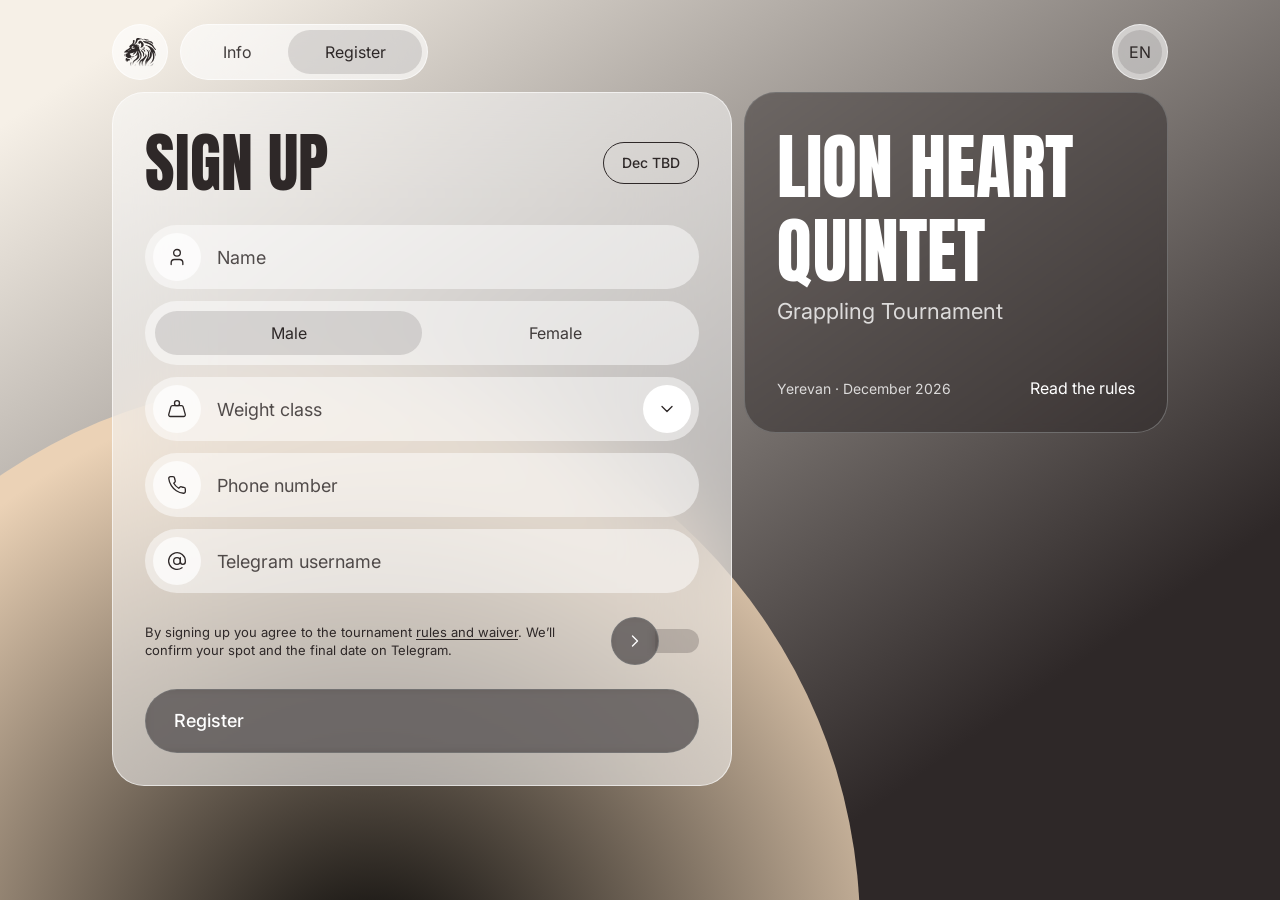
==== register.html @ b2a6f4cb "Add Lion Heart Quintet sign-up site Info page and sign-up form with EN, RU and AM text. Sign-ups go " ====
<!doctype html>
<html lang="en">
<head>
  <meta charset="utf-8">
  <meta name="viewport" content="width=device-width, initial-scale=1, viewport-fit=cover">
  <title>Sign up · Lion Heart Quintet</title>
  <meta name="description" content="Sign up for the Lion Heart Quintet grappling tournament in Yerevan, Armenia, December 2026.">
  <meta name="theme-color" content="#2E2828">
  <link rel="icon" href="assets/img/lion.svg" type="image/svg+xml">
  <link rel="preconnect" href="https://fonts.googleapis.com">
  <link rel="preconnect" href="https://fonts.gstatic.com" crossorigin>
  <link rel="stylesheet" href="https://fonts.googleapis.com/css2?family=Anton&family=Inter:wght@400;500&family=Oswald:wght@700&family=Noto+Sans+Armenian:wdth,wght@62.5..100,400..800&display=swap">
  <link rel="stylesheet" href="assets/css/styles.css">
  <script src="assets/js/config.js"></script>
  <script src="assets/js/i18n.js" defer></script>
  <script src="assets/js/app.js" defer></script>
</head>
<body>
  <div class="bg" aria-hidden="true"><div class="bg__circle"></div></div>

  <div class="shell">
    <header class="topbar">
      <a class="chip glass" href="index.html" aria-label="Lion Heart, home" data-i18n-aria="homeLabel">
        <img src="assets/img/lion.svg" alt="" width="32" height="29">
      </a>
      <nav class="menu glass" aria-label="Main">
        <span class="menu__pill" aria-hidden="true" data-menu-pill></span>
        <a class="menu__item" href="index.html" data-i18n="navInfo">Info</a>
        <a class="menu__item" href="register.html" aria-current="page" data-i18n="navRegister">Register</a>
      </nav>
      <div class="lang" data-lang>
        <button class="chip glass lang__button" type="button" aria-haspopup="true" aria-expanded="false" aria-label="Language" data-i18n-aria="languageLabel" data-lang-toggle>
          <span class="lang__current" data-lang-current>EN</span>
        </button>
        <div class="lang__panel" data-lang-panel hidden>
          <button class="lang__option" type="button" lang="en" data-lang-option="en">EN</button>
          <button class="lang__option" type="button" lang="ru" data-lang-option="ru">RU</button>
          <button class="lang__option" type="button" lang="hy" data-lang-option="hy">AM</button>
        </div>
      </div>
    </header>

    <main class="layout layout--form">
      <section class="pod pod--light pod--form" aria-labelledby="form-title">
        <form id="signup" class="form" novalidate>
          <div class="pod__title-row">
            <h1 id="form-title" class="display" data-i18n="signUp">SIGN UP</h1>
            <span class="pill" data-i18n="datePill">Dec TBD</span>
          </div>

          <!-- Spam trap: hidden from people, bots fill it in. -->
          <div class="trap" aria-hidden="true">
            <label>Leave this empty <input type="text" name="_gotcha" tabindex="-1" autocomplete="off"></label>
          </div>

          <div class="fields">
            <div class="group" data-field="name">
              <label class="field">
                <span class="field__icon" aria-hidden="true">
                  <svg viewBox="0 0 24 24"><path d="M19 21v-2a4 4 0 0 0-4-4H9a4 4 0 0 0-4 4v2"/><circle cx="12" cy="7" r="4"/></svg>
                </span>
                <span class="sr-only" data-i18n="name">Name</span>
                <input class="field__input" id="name" name="name" type="text" autocomplete="name" required placeholder="Name" data-i18n-ph="name" aria-describedby="name-error">
              </label>
              <p class="error" id="name-error" data-error hidden></p>
            </div>

            <fieldset class="toggle" data-toggle data-active="male">
              <legend class="sr-only" data-i18n="gender">Gender</legend>
              <span class="toggle__pill" aria-hidden="true"></span>
              <label class="toggle__item">
                <input class="sr-only" type="radio" name="gender" value="male" checked>
                <span data-i18n="male">Male</span>
              </label>
              <label class="toggle__item">
                <input class="sr-only" type="radio" name="gender" value="female">
                <span data-i18n="female">Female</span>
              </label>
            </fieldset>

            <div class="group select" data-field="weight" data-select>
              <button class="field select__button" id="weight-button" type="button" role="combobox" aria-haspopup="listbox" aria-expanded="false" aria-controls="weight-list" aria-describedby="weight-error">
                <span class="field__icon" aria-hidden="true">
                  <svg viewBox="0 0 24 24"><circle cx="12" cy="5" r="3"/><path d="M6.5 8a2 2 0 0 0-1.905 1.46L2.1 18.5A2 2 0 0 0 4 21h16a2 2 0 0 0 1.925-2.54L19.4 9.5A2 2 0 0 0 17.48 8Z"/></svg>
                </span>
                <span class="select__value" data-select-value data-i18n="weightClass">Weight class</span>
                <span class="field__action" aria-hidden="true">
                  <svg class="select__chevron" viewBox="0 0 24 24"><path d="m6 9 6 6 6-6"/></svg>
                </span>
              </button>
              <ul class="select__panel" id="weight-list" role="listbox" aria-labelledby="weight-button" tabindex="-1" data-select-panel hidden></ul>
              <input type="hidden" name="weight_class" id="weight">
              <p class="error" id="weight-error" data-error hidden></p>
            </div>

            <div class="group" data-field="phone">
              <label class="field">
                <span class="field__icon" aria-hidden="true">
                  <svg viewBox="0 0 24 24"><path d="M22 16.92v3a2 2 0 0 1-2.18 2 19.79 19.79 0 0 1-8.63-3.07 19.5 19.5 0 0 1-6-6 19.79 19.79 0 0 1-3.07-8.67A2 2 0 0 1 4.11 2h3a2 2 0 0 1 2 1.72 12.84 12.84 0 0 0 .7 2.81 2 2 0 0 1-.45 2.11L8.09 9.91a16 16 0 0 0 6 6l1.27-1.27a2 2 0 0 1 2.11-.45 12.84 12.84 0 0 0 2.81.7A2 2 0 0 1 22 16.92z"/></svg>
                </span>
                <span class="sr-only" data-i18n="phone">Phone number</span>
                <input class="field__input" id="phone" name="phone" type="tel" inputmode="tel" autocomplete="tel" required placeholder="Phone number" data-i18n-ph="phone" aria-describedby="phone-error">
              </label>
              <p class="error" id="phone-error" data-error hidden></p>
            </div>

            <div class="group" data-field="telegram">
              <label class="field">
                <span class="field__icon" aria-hidden="true">
                  <svg viewBox="0 0 24 24"><circle cx="12" cy="12" r="4"/><path d="M16 8v5a3 3 0 0 0 6 0v-1a10 10 0 1 0-4 8"/></svg>
                </span>
                <span class="sr-only" data-i18n="telegram">Telegram username</span>
                <input class="field__input" id="telegram" name="telegram" type="text" autocomplete="off" autocapitalize="none" autocorrect="off" spellcheck="false" required placeholder="Telegram username" data-i18n-ph="telegram" aria-describedby="telegram-error">
              </label>
              <p class="error" id="telegram-error" data-error hidden></p>
            </div>
          </div>

          <div class="group" data-field="consent">
            <div class="consent">
              <p class="small-print" id="consent-text">
                <span data-i18n="consentBefore">By signing up you agree to the tournament </span><a href="index.html#rules" data-i18n="consentLink">rules and waiver</a><span data-i18n="consentAfter">. We’ll confirm your spot and the final date on Telegram.</span>
              </p>
              <button class="slide" type="button" role="switch" aria-checked="false" aria-labelledby="consent-text" aria-describedby="consent-error" data-slide>
                <span class="slide__track" aria-hidden="true"></span>
                <span class="slide__fill" aria-hidden="true"></span>
                <span class="slide__thumb" aria-hidden="true">
                  <svg class="slide__arrow" viewBox="0 0 24 24"><path d="m9 18 6-6-6-6"/></svg>
                  <svg class="slide__check" viewBox="0 0 24 24"><path d="M20 6 9 17l-5-5"/></svg>
                </span>
              </button>
            </div>
            <p class="error" id="consent-error" data-error hidden></p>
          </div>

          <button class="button" type="submit" data-submit><span data-submit-label data-i18n="submit">Register</span></button>
          <p class="error error--form" data-form-error role="alert" hidden></p>
        </form>

        <div class="success" data-success tabindex="-1" hidden>
          <h1 class="display" data-i18n="successTitle">REQUEST RECEIVED</h1>
          <p class="success__text" data-i18n="successBody">Thanks for signing up. We’ll confirm your spot and the final date on Telegram.</p>
          <button class="button" type="button" data-reset><span data-i18n="successAgain">Register another fighter</span></button>
        </div>
      </section>

      <aside class="pod pod--dark pod--event" aria-label="Event">
        <div class="event__title">
          <p class="display display--event" lang="en">LION HEART QUINTET</p>
          <p class="event__type" data-i18n="eventType">Grappling Tournament</p>
        </div>
        <div class="event__foot">
          <p class="event__meta" data-i18n="eventMeta">Yerevan · December 2026</p>
          <a class="event__link" href="index.html" data-i18n="readRules">Read the rules</a>
        </div>
      </aside>
    </main>
  </div>
</body>
</html>
---- assets/css/styles.css ----
/* Lion Heart Quintet. Values come from the Figma frames on the "lionheart form" page. */

:root {
  --ink: #2e2828;
  --ink-rgb: 46, 40, 40;
  --error: #9e221b;
  --gap: 12px;

  /* Dark glass on the light pods. Stronger than the 0.49 dark pods, which sit on a
     darker background, so white text stays readable here. */
  --glass-dark: rgba(var(--ink-rgb), 0.64);
  --glass-dark-border: rgba(119, 118, 118, 0.85);

  /* Bounce used by every control */
  --spring: cubic-bezier(0.34, 1.56, 0.64, 1);
  --spring-time: 0.55s;

  /* Page background */
  --bg-from: #f6f0e7;
  --bg-to: #2e2828;
  --circle-center: #000000;
  --circle-edge: #ebd2b6;

  --font-body: "Inter", system-ui, -apple-system, "Segoe UI", "Noto Sans Armenian", sans-serif;
  --font-display: "Anton", "Oswald", "Noto Sans Armenian", Impact, sans-serif;
}

/* Alternate look from the Figma tests. Turn on in assets/js/config.js. */
:root[data-theme="orange"] {
  --bg-from: #2e2828;
  --bg-to: #2c2a76;
  --circle-center: #dd9e11;
  --circle-edge: #b8700a;
}

@supports (transition-timing-function: linear(0, 1)) {
  :root {
    --spring: linear(0, 0.009, 0.035 2.1%, 0.141, 0.281 6.7%, 0.723 12.9%, 0.938 16.7%, 1.017, 1.077, 1.121, 1.149 24.3%, 1.159, 1.163, 1.161, 1.154 29.9%, 1.129 32.8%, 1.051 39.6%, 1.017 43.1%, 0.991, 0.977 51%, 0.974 53.8%, 0.975 57.1%, 0.997 69.8%, 1.003 76.9%, 1.004 83.8%, 1);
  }
}

@view-transition { navigation: auto; }

*, *::before, *::after { box-sizing: border-box; }
[hidden] { display: none !important; }

html { -webkit-text-size-adjust: 100%; }

body {
  margin: 0;
  min-height: 100vh;
  min-height: 100dvh;
  color: var(--ink);
  background: var(--bg-to);
  font-family: var(--font-body);
  font-size: 16px;
  line-height: 1.5;
  -webkit-font-smoothing: antialiased;
}

h1, h2, h3, p, ul, dl, dd, fieldset, legend { margin: 0; padding: 0; }
fieldset { border: 0; min-width: 0; }
ul { list-style: none; }
a { color: inherit; }
button, input { font: inherit; color: inherit; }
button { background: none; border: 0; padding: 0; cursor: pointer; }

svg {
  display: block;
  width: 20px;
  height: 20px;
  fill: none;
  stroke: currentColor;
  stroke-width: 1.6;
  stroke-linecap: round;
  stroke-linejoin: round;
}

:focus-visible { outline: 2px solid var(--ink); outline-offset: 2px; }
.pod--dark :focus-visible { outline-color: #fff; }

.sr-only {
  position: absolute;
  width: 1px;
  height: 1px;
  margin: -1px;
  padding: 0;
  overflow: hidden;
  clip-path: inset(50%);
  white-space: nowrap;
  border: 0;
}

.trap { position: absolute; left: -9999px; width: 1px; height: 1px; overflow: hidden; }

/* ---------- Background ---------- */

.bg {
  position: fixed;
  inset: 0;
  z-index: -1;
  overflow: hidden;
  background: linear-gradient(to bottom right, var(--bg-from) 7%, var(--bg-to) 79%);
}

.bg__circle {
  position: absolute;
  left: -200px;
  bottom: -228px;
  width: 600px;
  height: 600px;
  border-radius: 50%;
  background: radial-gradient(55.6% 55.6% at 55.6% 55.6%, var(--circle-center) 0%, var(--circle-edge) 100%);
}

/* ---------- Page shell ---------- */

.shell {
  width: 100%;
  max-width: 520px;
  margin: 0 auto;
  padding: max(16px, env(safe-area-inset-top)) max(16px, env(safe-area-inset-right)) max(16px, env(safe-area-inset-bottom)) max(16px, env(safe-area-inset-left));
}

.layout {
  display: grid;
  grid-template-columns: minmax(0, 1fr);
  gap: var(--gap);
  margin-top: var(--gap);
}

/* ---------- Glass ---------- */

.glass {
  background: rgba(255, 255, 255, 0.62);
  border: 1px solid rgba(255, 255, 255, 0.6);
  -webkit-backdrop-filter: blur(48px);
  backdrop-filter: blur(48px);
}

.pod {
  min-width: 0;
  border-radius: 32px;
}

.pod--light {
  position: relative;
  z-index: 2; /* The weight class list may float over the pod below. */
  padding: 28px 24px;
  background: rgba(255, 255, 255, 0.52);
  border: 1px solid rgba(255, 255, 255, 0.6);
  -webkit-backdrop-filter: blur(48px);
  backdrop-filter: blur(48px);
}

.pod--dark {
  padding: 24px;
  color: #fff;
  background: rgba(var(--ink-rgb), 0.49);
  border: 1px solid rgba(119, 118, 118, 0.85);
  -webkit-backdrop-filter: blur(4px);
  backdrop-filter: blur(4px);
}

.pod--cheat {
  padding: 24px;
  background: rgba(255, 255, 255, 0.83);
  -webkit-backdrop-filter: blur(4px);
  backdrop-filter: blur(4px);
}

/* ---------- Type ---------- */

.display {
  font-family: var(--font-display);
  font-weight: 400;
  font-size: 48px;
  line-height: 60px;
  text-wrap: balance;
}

.display:lang(ru) { font-family: "Oswald", "Anton", Impact, sans-serif; font-weight: 700; }
.display:lang(hy) { font-family: "Noto Sans Armenian", "Anton", sans-serif; font-weight: 800; font-stretch: 62.5%; }

.display--section { font-size: 40px; line-height: 48px; margin-bottom: 20px; }
.display--event { font-size: 40px; line-height: 48px; }

/* ---------- Top bar ---------- */

.topbar {
  position: relative;
  z-index: 5; /* The language list floats over the page. */
  display: flex;
  align-items: center;
  gap: var(--gap);
}

.chip {
  flex: none;
  display: grid;
  place-items: center;
  width: 56px;
  height: 56px;
  border-radius: 50%;
}

.chip img { display: block; }

.menu {
  position: relative;
  flex: 1;
  min-width: 0;
  display: flex;
  height: 56px;
  padding: 5px;
  border-radius: 28px;
}

.menu__pill {
  position: absolute;
  top: 5px;
  bottom: 5px;
  left: 0;
  width: var(--pill-width, 0);
  border-radius: 22px;
  background: rgba(var(--ink-rgb), 0.14);
  transform: translateX(var(--pill-x, 0));
  transition: transform var(--spring-time) var(--spring), width var(--spring-time) var(--spring);
}

.menu__pill.no-motion { transition: none; }

.menu__item {
  position: relative;
  flex: 1 1 auto;
  display: grid;
  place-items: center;
  padding: 0 12px;
  border-radius: 22px;
  color: rgba(var(--ink-rgb), 0.9);
  text-decoration: none;
  white-space: nowrap;
  transition: transform var(--spring-time) var(--spring);
}

.menu__item[aria-current="page"], .menu__item.is-target { color: var(--ink); }

.lang { position: relative; flex: none; }

.lang__current {
  display: grid;
  place-items: center;
  width: 44px;
  height: 44px;
  border-radius: 50%;
  background: rgba(var(--ink-rgb), 0.14);
}

.lang__panel {
  position: absolute;
  top: calc(100% + 6px);
  right: 0;
  width: 56px;
  display: grid;
  gap: 4px;
  padding: 5px;
  border-radius: 28px;
  background: #fff;
  border: 1px solid rgba(255, 255, 255, 0.6);
  box-shadow: 0 12px 32px rgba(var(--ink-rgb), 0.18);
}

.lang__option {
  width: 44px;
  height: 44px;
  border-radius: 50%;
  color: rgba(var(--ink-rgb), 0.9);
}

.lang__option:hover { background: rgba(var(--ink-rgb), 0.07); }
.lang__option[aria-current="true"] { background: rgba(var(--ink-rgb), 0.14); color: var(--ink); }

/* ---------- Form ---------- */

.form, .pod--info, .success { display: grid; gap: 24px; }
.pod--info .button--info { display: none; }

.pod__title-row {
  display: flex;
  flex-wrap: wrap;
  align-items: center;
  justify-content: space-between;
  gap: 8px 12px;
}

.pill {
  flex: none;
  padding: 10px 18px;
  border: 1px solid var(--ink);
  border-radius: 999px;
  font-size: 14px;
  font-weight: 500;
  line-height: 20px;
}

.fields, .rows { display: grid; gap: var(--gap); }
.group { position: relative; min-width: 0; }

.field {
  width: 100%;
  min-height: 64px;
  display: flex;
  align-items: center;
  gap: 16px;
  padding: 8px;
  border-radius: 32px;
  background: rgba(255, 255, 255, 0.5);
  text-align: left;
  text-decoration: none;
}

label.field { cursor: text; }

.field:focus-within:not(.select__button) { outline: 2px solid var(--ink); outline-offset: 2px; }

.group.is-invalid .field,
.group.is-invalid .slide { outline: 2px solid var(--error); outline-offset: 2px; }

.field__icon, .field__action {
  flex: none;
  display: grid;
  place-items: center;
  width: 48px;
  height: 48px;
  border-radius: 50%;
}

.field__icon { background: rgba(255, 255, 255, 0.7); }
.field__action { background: #fff; }

.field__input {
  flex: 1;
  min-width: 0;
  height: 48px;
  padding: 0 16px 0 0;
  border: 0;
  outline: 0;
  background: transparent;
  font-size: 18px;
}

.field__input::placeholder { color: var(--ink); opacity: 0.82; }

.error {
  margin: 6px 0 0 20px;
  color: var(--error);
  font-size: 13px;
  font-weight: 500;
  line-height: 18px;
}

.error--form {
  margin: -12px 0 0;
  text-align: center;
}

/* Gender */
.toggle {
  position: relative;
  display: flex;
  min-height: 64px;
  padding: 10px;
  border-radius: 32px;
  background: rgba(255, 255, 255, 0.5);
}

.toggle__pill {
  position: absolute;
  top: 10px;
  left: 10px;
  width: calc(50% - 10px);
  height: 44px;
  border-radius: 22px;
  background: rgba(var(--ink-rgb), 0.14);
  transition: transform var(--spring-time) var(--spring);
}

.toggle[data-active="female"] .toggle__pill { transform: translateX(100%); }

.toggle__item { position: relative; flex: 1; min-width: 0; cursor: pointer; }

.toggle__item span {
  display: grid;
  place-items: center;
  height: 44px;
  border-radius: 22px;
  color: rgba(var(--ink-rgb), 0.9);
  transition: transform var(--spring-time) var(--spring);
}

.toggle__item input:checked + span { color: var(--ink); }
.toggle__item input:focus-visible + span { outline: 2px solid var(--ink); outline-offset: 2px; }

/* Weight class */
.select__value {
  flex: 1;
  min-width: 0;
  font-size: 18px;
  white-space: nowrap;
  overflow: hidden;
  text-overflow: ellipsis;
}

.select__value:not(.has-value) { opacity: 0.82; }
.select__value:lang(ru) { font-size: 16px; }
.select__value.has-value { font-weight: 500; }
.select__chevron { transition: transform var(--spring-time) var(--spring); }
.select__button[aria-expanded="true"] .select__chevron { transform: rotate(180deg); }

.select__panel {
  position: absolute;
  z-index: 10;
  top: 70px;
  left: 0;
  right: 0;
  padding: 8px;
  border-radius: 32px;
  background: #fff;
  border: 1px solid rgba(255, 255, 255, 0.6);
  box-shadow: 0 12px 32px rgba(var(--ink-rgb), 0.18);
}

.select__panel:focus { outline: 0; }

.select__option {
  display: flex;
  align-items: center;
  height: 48px;
  padding: 0 16px;
  border-radius: 24px;
  font-weight: 500;
  cursor: pointer;
}

.select__option:hover, .select__option.is-active { background: rgba(var(--ink-rgb), 0.07); }
.select__option[aria-selected="true"] { background: rgba(var(--ink-rgb), 0.14); }

/* Consent */
.consent {
  display: flex;
  align-items: center;
  gap: 16px;
}

.small-print {
  flex: 1;
  min-width: 0;
  font-size: 13px;
  line-height: 18px;
}

.small-print a { text-underline-offset: 2px; }

.slide {
  --travel: 40px;
  position: relative;
  flex: none;
  width: 88px;
  height: 48px;
  border-radius: 24px;
  touch-action: pan-y;
  user-select: none;
  -webkit-user-select: none;
  cursor: grab;
}

.slide:active { cursor: grabbing; }

/* The circle is see-through, so neither bar may run behind it: the track is what's
   left to slide and the fill is what's done, and they meet at the circle's edges. */
.slide__track, .slide__fill {
  position: absolute;
  top: 12px;
  height: 24px;
  transition: left var(--spring-time) var(--spring), width var(--spring-time) var(--spring);
}

.slide__track {
  right: 0;
  left: calc(var(--slide-x, 0px) * 1.1 + 44px);
  border-radius: 0 12px 12px 0;
  background: rgba(var(--ink-rgb), 0.22);
}

.slide__fill {
  left: 0;
  width: calc(var(--slide-x, 0px) * 1.1);
  border-radius: 12px 0 0 12px;
  background: var(--glass-dark);
}

.slide.is-dragging .slide__track, .slide.is-dragging .slide__fill { transition: none; }

.slide__thumb {
  position: absolute;
  top: 0;
  left: 0;
  width: 48px;
  height: 48px;
  display: grid;
  place-items: center;
  border-radius: 50%;
  color: #fff;
  background: var(--glass-dark);
  border: 1px solid var(--glass-dark-border);
  -webkit-backdrop-filter: blur(4px);
  backdrop-filter: blur(4px);
  transform: translateX(var(--slide-x, 0px));
  transition: transform var(--spring-time) var(--spring);
}

.slide.is-dragging .slide__thumb { transition: none; }

.slide[aria-checked="true"] { --slide-x: var(--travel); }

.slide__arrow, .slide__check { grid-area: 1 / 1; }
.slide__check { visibility: hidden; }
.slide[aria-checked="true"] .slide__check { visibility: visible; }
.slide[aria-checked="true"] .slide__arrow { visibility: hidden; }

/* Button */
.button {
  width: 100%;
  min-height: 64px;
  display: flex;
  align-items: center;
  padding: 8px 28px;
  border-radius: 32px;
  color: #fff;
  background: var(--glass-dark);
  border: 1px solid var(--glass-dark-border);
  -webkit-backdrop-filter: blur(4px);
  backdrop-filter: blur(4px);
  font-size: 18px;
  font-weight: 500;
  line-height: 24px;
  text-align: left;
  text-decoration: none;
  transition: opacity 0.15s ease, transform var(--spring-time) var(--spring);
}

.button:hover { opacity: 0.9; }
.button[disabled] { opacity: 0.6; cursor: progress; }

.success__text { font-size: 18px; line-height: 26px; }
.success:focus { outline: 0; }

/* ---------- Event pod ---------- */

.pod--event {
  display: flex;
  flex-direction: column;
  justify-content: space-between;
  gap: 24px;
  min-height: 196px;
  padding: 24px 28px;
}

.event__type { margin-top: 4px; font-size: 18px; line-height: 22px; color: rgba(255, 255, 255, 0.8); }

.event__foot {
  display: flex;
  flex-wrap: wrap;
  align-items: center;
  justify-content: space-between;
  gap: 4px 12px;
}

.event__meta { font-size: 14px; color: rgba(255, 255, 255, 0.8); }
.event__link { text-decoration: none; }
.event__link:hover { text-decoration: underline; text-underline-offset: 3px; }

/* ---------- Info ---------- */

.row__text { flex: 1; min-width: 0; }
.row__text dt { font-size: 13px; line-height: 16px; color: rgba(var(--ink-rgb), 0.82); }
.row__text dd { font-size: 18px; line-height: 22px; }
.row--link { transition: background-color 0.15s ease; }
.row--link:hover { background: rgba(255, 255, 255, 0.7); }

.bubbles { display: grid; grid-template-columns: minmax(0, 1fr); gap: var(--gap); }

.bubble {
  padding: 16px 20px;
  border-radius: 28px;
  background: rgba(255, 255, 255, 0.1);
}

.pod--cheat .bubble { background: rgba(255, 255, 255, 0.5); }

.bubble h3 {
  margin-bottom: 4px;
  font-size: 13px;
  font-weight: 500;
  line-height: 18px;
  color: rgba(255, 255, 255, 0.85);
}

.pod--cheat .bubble h3 { color: rgba(var(--ink-rgb), 0.82); }
.bubble p { line-height: 24px; white-space: pre-line; }

#rules { scroll-margin-top: 16px; }

/* ---------- Desktop ---------- */

@media (min-width: 1088px) {
  .shell {
    max-width: none;
    width: 1104px;
    padding: 24px;
  }

  .bg__circle {
    left: -240px;
    bottom: -580px;
    width: 1100px;
    height: 1100px;
  }

  .menu { flex: none; width: 248px; }
  .lang { margin-left: auto; }

  .display { font-size: 64px; line-height: 76px; }
  .display--section { font-size: 48px; line-height: 60px; margin-bottom: 20px; }
  .display--event { font-size: 72px; line-height: 84px; }

  .pod--light, .pod--dark, .pod--cheat { padding: 32px; }

  .layout--form {
    grid-template-columns: 620px minmax(0, 1fr);
    align-items: start;
  }

  .pod--event { min-height: 341px; }
  .event__type { font-size: 22px; line-height: 28px; }

  .layout--info { grid-template-columns: 392px minmax(0, 1fr); }
  .pod--cheat { grid-column: 1 / -1; }

  .pod--info {
    grid-template-rows: auto auto 1fr;
    align-content: start;
  }

  .pod--info .button--info { display: flex; align-self: end; }

  .bubbles--two { grid-template-columns: repeat(2, minmax(0, 1fr)); }
  .bubbles--three { grid-template-columns: repeat(3, minmax(0, 1fr)); }
}

/* ---------- Bounce ---------- */

/* Everything you can press squashes a little, then springs back. */
.chip, .lang__option, .select__option, .field__action, .slide, .row--link, .event__link {
  transition: transform var(--spring-time) var(--spring);
}

.chip:hover, .lang__option:hover, .field__action:hover { transform: scale(1.05); }
.select__button:hover .field__action, .row--link:hover .field__action { transform: scale(1.08); }

.chip:active, .lang__option:active { transform: scale(0.9); transition-duration: 0.1s; }
.menu__item:active { transform: scale(0.93); transition-duration: 0.1s; }
.toggle__item:active span { transform: scale(0.94); transition-duration: 0.1s; }
.button:active:not([disabled]) { transform: scale(0.97); transition-duration: 0.1s; }
.select__option:active { transform: scale(0.97); transition-duration: 0.1s; }
.select__button:active .field__action, .row--link:active .field__action { transform: scale(0.88); transition-duration: 0.1s; }
.row--link:active { transform: scale(0.985); transition-duration: 0.1s; }

.lang__panel:not([hidden]) { transform-origin: top right; animation: pop var(--spring-time) var(--spring) both; }
.select__panel:not([hidden]) { transform-origin: top center; animation: pop var(--spring-time) var(--spring) both; }

@keyframes pop {
  from { opacity: 0; transform: scale(0.88) translateY(-8px); }
  to { opacity: 1; transform: none; }
}

/* Reduce Motion: things still move so you can see what changed, but quickly and with no bounce. */
@media (prefers-reduced-motion: reduce) {
  :root { --spring: ease; --spring-time: 0.15s; }
  *, *::before, *::after { animation: none !important; }
  .chip:hover, .chip:active, .lang__option:hover, .lang__option:active, .field__action:hover,
  .select__button:hover .field__action, .row--link:hover .field__action,
  .select__button:active .field__action, .row--link:active .field__action,
  .menu__item:active, .toggle__item:active span, .button:active:not([disabled]),
  .select__option:active, .row--link:active { transform: none; }
  @view-transition { navigation: none; }
}
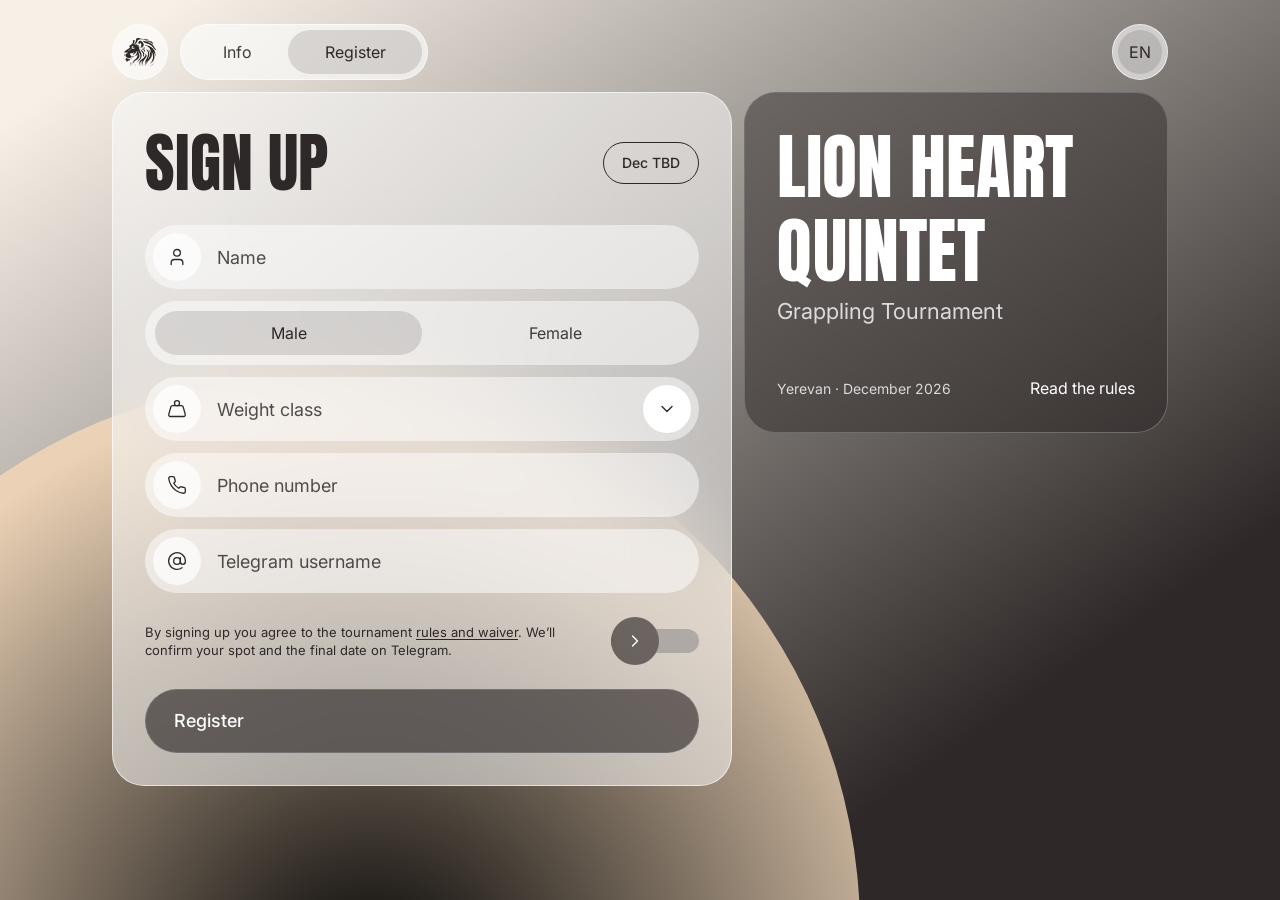
==== commit 28c9d9e9: "Keep the menu bounce and smooth the slide Switch pages by swapping the content, so the menu stays on" ====
--- a/register.html
+++ b/register.html
@@ -122,9 +122,11 @@
                 <span data-i18n="consentBefore">By signing up you agree to the tournament </span><a href="index.html#rules" data-i18n="consentLink">rules and waiver</a><span data-i18n="consentAfter">. We’ll confirm your spot and the final date on Telegram.</span>
               </p>
               <button class="slide" type="button" role="switch" aria-checked="false" aria-labelledby="consent-text" aria-describedby="consent-error" data-slide>
-                <span class="slide__track" aria-hidden="true"></span>
-                <span class="slide__fill" aria-hidden="true"></span>
-                <span class="slide__thumb" aria-hidden="true">
+                <span class="slide__shape" aria-hidden="true">
+                  <span class="slide__track"><span class="slide__fill"></span></span>
+                  <span class="slide__thumb"></span>
+                </span>
+                <span class="slide__icon" aria-hidden="true">
                   <svg class="slide__arrow" viewBox="0 0 24 24"><path d="m9 18 6-6-6-6"/></svg>
                   <svg class="slide__check" viewBox="0 0 24 24"><path d="M20 6 9 17l-5-5"/></svg>
                 </span>
--- a/assets/css/styles.css
+++ b/assets/css/styles.css
@@ -38,8 +38,6 @@
     --spring: linear(0, 0.009, 0.035 2.1%, 0.141, 0.281 6.7%, 0.723 12.9%, 0.938 16.7%, 1.017, 1.077, 1.121, 1.149 24.3%, 1.159, 1.163, 1.161, 1.154 29.9%, 1.129 32.8%, 1.051 39.6%, 1.017 43.1%, 0.991, 0.977 51%, 0.974 53.8%, 0.975 57.1%, 0.997 69.8%, 1.003 76.9%, 1.004 83.8%, 1);
   }
 }
-
-@view-transition { navigation: auto; }
 
 *, *::before, *::after { box-sizing: border-box; }
 [hidden] { display: none !important; }
@@ -476,50 +474,59 @@
 
 .slide:active { cursor: grabbing; }
 
-/* The circle is see-through, so neither bar may run behind it: the track is what's
-   left to slide and the fill is what's done, and they meet at the circle's edges. */
-.slide__track, .slide__fill {
+/* The bars and circle are solid inside one see-through group. Overlaps can't darken,
+   so there are no seams or stray shadows. Only transforms animate, so sliding never
+   triggers a layout. */
+.slide__shape {
+  position: absolute;
+  inset: 0;
+  opacity: 0.64;
+}
+
+.slide__track {
   position: absolute;
   top: 12px;
+  left: 0;
+  right: 0;
   height: 24px;
-  transition: left var(--spring-time) var(--spring), width var(--spring-time) var(--spring);
-}
-
-.slide__track {
-  right: 0;
-  left: calc(var(--slide-x, 0px) * 1.1 + 44px);
-  border-radius: 0 12px 12px 0;
-  background: rgba(var(--ink-rgb), 0.22);
-}
-
+  overflow: hidden;
+  border-radius: 12px;
+  background: rgb(151, 147, 147);
+}
+
+/* Its right edge always stays hidden under the circle. */
 .slide__fill {
-  left: 0;
-  width: calc(var(--slide-x, 0px) * 1.1);
-  border-radius: 12px 0 0 12px;
-  background: var(--glass-dark);
-}
-
-.slide.is-dragging .slide__track, .slide.is-dragging .slide__fill { transition: none; }
-
-.slide__thumb {
+  position: absolute;
+  inset: 0;
+  background: var(--ink);
+  transform: translateX(calc(var(--slide-x, 0px) - 64px));
+  transition: transform var(--spring-time) var(--spring);
+  will-change: transform;
+}
+
+.slide__thumb, .slide__icon {
   position: absolute;
   top: 0;
   left: 0;
   width: 48px;
   height: 48px;
+  border-radius: 50%;
+  transform: translateX(var(--slide-x, 0px));
+  transition: transform var(--spring-time) var(--spring);
+  will-change: transform;
+}
+
+.slide__thumb { background: var(--ink); }
+
+.slide__icon {
   display: grid;
   place-items: center;
-  border-radius: 50%;
   color: #fff;
-  background: var(--glass-dark);
-  border: 1px solid var(--glass-dark-border);
-  -webkit-backdrop-filter: blur(4px);
-  backdrop-filter: blur(4px);
-  transform: translateX(var(--slide-x, 0px));
-  transition: transform var(--spring-time) var(--spring);
-}
-
-.slide.is-dragging .slide__thumb { transition: none; }
+}
+
+.slide.is-dragging .slide__fill,
+.slide.is-dragging .slide__thumb,
+.slide.is-dragging .slide__icon { transition: none; }
 
 .slide[aria-checked="true"] { --slide-x: var(--travel); }
 
@@ -539,8 +546,6 @@
   color: #fff;
   background: var(--glass-dark);
   border: 1px solid var(--glass-dark-border);
-  -webkit-backdrop-filter: blur(4px);
-  backdrop-filter: blur(4px);
   font-size: 18px;
   font-weight: 500;
   line-height: 24px;
@@ -676,8 +681,20 @@
 .select__button:active .field__action, .row--link:active .field__action { transform: scale(0.88); transition-duration: 0.1s; }
 .row--link:active { transform: scale(0.985); transition-duration: 0.1s; }
 
-.lang__panel:not([hidden]) { transform-origin: top right; animation: pop var(--spring-time) var(--spring) both; }
-.select__panel:not([hidden]) { transform-origin: top center; animation: pop var(--spring-time) var(--spring) both; }
+.lang__panel:not([hidden]) { transform-origin: top right; animation: pop var(--spring-time) var(--spring) backwards; }
+.select__panel:not([hidden]) { transform-origin: top center; animation: pop var(--spring-time) var(--spring) backwards; }
+
+/* Each pod animates on its own: fading their parent would switch off their glass blur. */
+.layout.is-entering > .pod { animation: page-in 0.5s var(--spring) backwards; }
+.layout.is-entering > .pod:nth-child(2) { animation-delay: 0.04s; }
+.layout.is-entering > .pod:nth-child(3) { animation-delay: 0.08s; }
+
+@keyframes page-in {
+  from { opacity: 0; transform: translateY(14px) scale(0.985); }
+  to { opacity: 1; transform: none; }
+}
+
+h1:focus { outline: 0; }
 
 @keyframes pop {
   from { opacity: 0; transform: scale(0.88) translateY(-8px); }
@@ -693,5 +710,4 @@
   .select__button:active .field__action, .row--link:active .field__action,
   .menu__item:active, .toggle__item:active span, .button:active:not([disabled]),
   .select__option:active, .row--link:active { transform: none; }
-  @view-transition { navigation: none; }
-}
+}
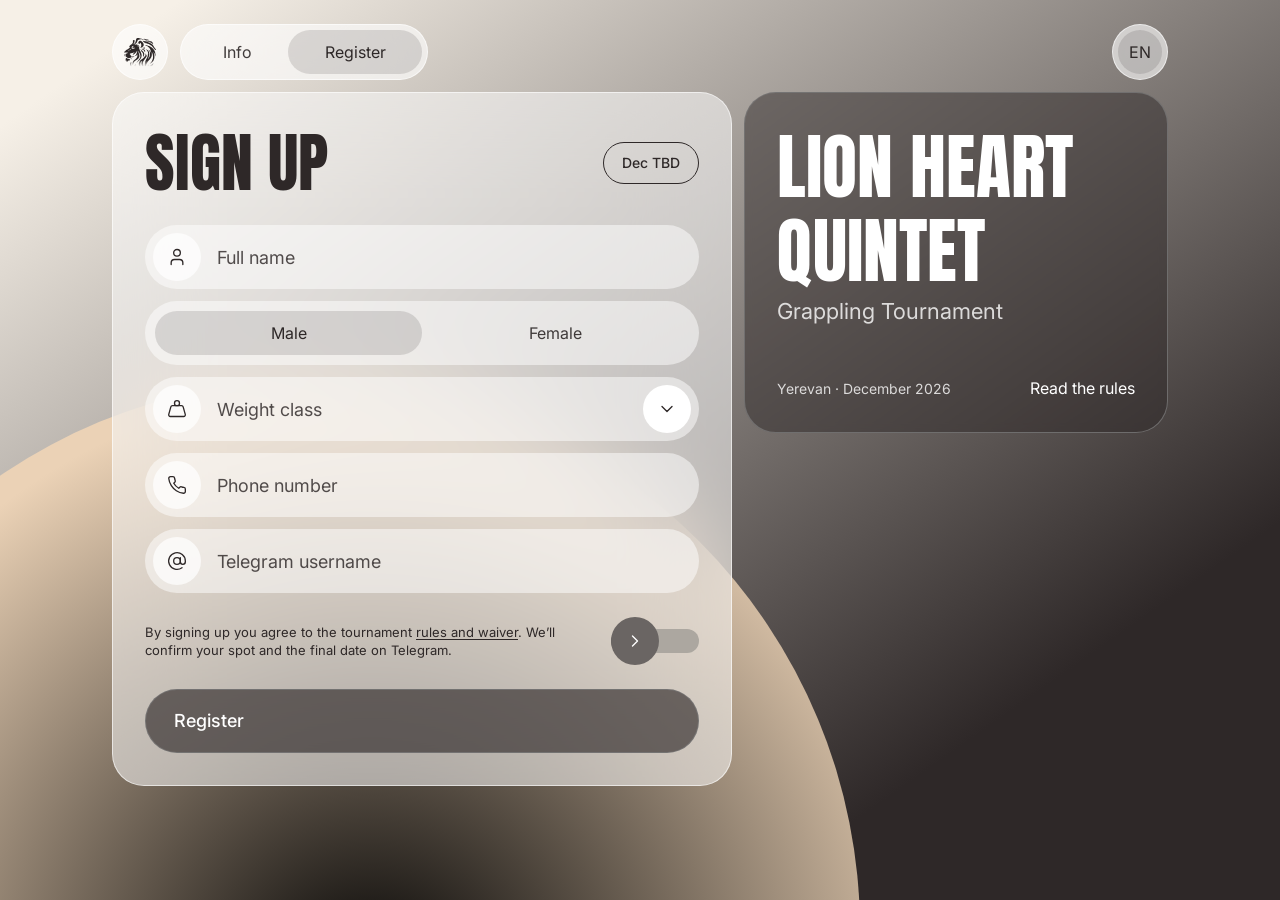
==== commit 82027831: "Require a first and last name The form and the Google script now both need at least two words contai" ====
--- a/register.html
+++ b/register.html
@@ -59,8 +59,8 @@
                 <span class="field__icon" aria-hidden="true">
                   <svg viewBox="0 0 24 24"><path d="M19 21v-2a4 4 0 0 0-4-4H9a4 4 0 0 0-4 4v2"/><circle cx="12" cy="7" r="4"/></svg>
                 </span>
-                <span class="sr-only" data-i18n="name">Name</span>
-                <input class="field__input" id="name" name="name" type="text" autocomplete="name" required placeholder="Name" data-i18n-ph="name" aria-describedby="name-error">
+                <span class="sr-only" data-i18n="name">Full name</span>
+                <input class="field__input" id="name" name="name" type="text" autocomplete="name" required placeholder="Full name" data-i18n-ph="name" aria-describedby="name-error">
               </label>
               <p class="error" id="name-error" data-error hidden></p>
             </div>
--- a/assets/css/styles.css
+++ b/assets/css/styles.css
@@ -10,10 +10,14 @@
      darker background, so white text stays readable here. */
   --glass-dark: rgba(var(--ink-rgb), 0.64);
   --glass-dark-border: rgba(119, 118, 118, 0.85);
+  --slide-solid: #6a6563;
+  --slide-track: #aca7a0;
 
   /* Bounce used by every control */
   --spring: cubic-bezier(0.34, 1.56, 0.64, 1);
   --spring-time: 0.55s;
+  --pill-spring: cubic-bezier(0.3, 1.12, 0.6, 1);
+  --pill-spring-wide: cubic-bezier(0.3, 1.06, 0.6, 1);
 
   /* Page background */
   --bg-from: #f6f0e7;
@@ -31,10 +35,15 @@
   --bg-to: #2c2a76;
   --circle-center: #dd9e11;
   --circle-edge: #b8700a;
+  --slide-solid: #6b6355;
+  --slide-track: #b3a892;
 }
 
 @supports (transition-timing-function: linear(0, 1)) {
   :root {
+    /* Sliding pills: a smaller bounce, tuned so they stay inside their track. */
+    --pill-spring: linear(0.0, 0.0336, 0.118, 0.2322, 0.3598, 0.4886, 0.6101, 0.7189, 0.8119, 0.8882, 0.9481, 0.9928, 1.0242, 1.0444, 1.0556, 1.0598, 1.0589, 1.0546, 1.0482, 1.0406, 1.0329, 1.0254, 1.0186, 1.0128, 1.0079, 1.004, 1.0011, 0.999, 0.9976, 0.9968, 1);
+    --pill-spring-wide: linear(0.0, 0.0276, 0.0974, 0.1928, 0.3008, 0.412, 0.5196, 0.6191, 0.7078, 0.7844, 0.8486, 0.901, 0.9424, 0.974, 0.9973, 1.0135, 1.024, 1.0301, 1.0327, 1.0328, 1.0312, 1.0284, 1.025, 1.0214, 1.0177, 1.0143, 1.0112, 1.0084, 1.0061, 1.0041, 1);
     --spring: linear(0, 0.009, 0.035 2.1%, 0.141, 0.281 6.7%, 0.723 12.9%, 0.938 16.7%, 1.017, 1.077, 1.121, 1.149 24.3%, 1.159, 1.163, 1.161, 1.154 29.9%, 1.129 32.8%, 1.051 39.6%, 1.017 43.1%, 0.991, 0.977 51%, 0.974 53.8%, 0.975 57.1%, 0.997 69.8%, 1.003 76.9%, 1.004 83.8%, 1);
   }
 }
@@ -42,7 +51,14 @@
 *, *::before, *::after { box-sizing: border-box; }
 [hidden] { display: none !important; }
 
-html { -webkit-text-size-adjust: 100%; }
+html { -webkit-text-size-adjust: 100%; -webkit-tap-highlight-color: transparent; }
+
+.menu, .toggle, .lang, .slide, .select__button, .button, .chip {
+  -webkit-user-select: none;
+  user-select: none;
+  -webkit-touch-callout: none;
+  touch-action: manipulation;
+}
 
 body {
   margin: 0;
@@ -223,7 +239,8 @@
   border-radius: 22px;
   background: rgba(var(--ink-rgb), 0.14);
   transform: translateX(var(--pill-x, 0));
-  transition: transform var(--spring-time) var(--spring), width var(--spring-time) var(--spring);
+  transition: transform var(--spring-time) var(--pill-spring), width var(--spring-time) var(--pill-spring);
+  will-change: transform;
 }
 
 .menu__pill.no-motion { transition: none; }
@@ -238,7 +255,6 @@
   color: rgba(var(--ink-rgb), 0.9);
   text-decoration: none;
   white-space: nowrap;
-  transition: transform var(--spring-time) var(--spring);
 }
 
 .menu__item[aria-current="page"], .menu__item.is-target { color: var(--ink); }
@@ -380,7 +396,8 @@
   height: 44px;
   border-radius: 22px;
   background: rgba(var(--ink-rgb), 0.14);
-  transition: transform var(--spring-time) var(--spring);
+  transition: transform var(--spring-time) var(--pill-spring);
+  will-change: transform;
 }
 
 .toggle[data-active="female"] .toggle__pill { transform: translateX(100%); }
@@ -393,7 +410,6 @@
   height: 44px;
   border-radius: 22px;
   color: rgba(var(--ink-rgb), 0.9);
-  transition: transform var(--spring-time) var(--spring);
 }
 
 .toggle__item input:checked + span { color: var(--ink); }
@@ -474,13 +490,13 @@
 
 .slide:active { cursor: grabbing; }
 
-/* The bars and circle are solid inside one see-through group. Overlaps can't darken,
-   so there are no seams or stray shadows. Only transforms animate, so sliding never
-   triggers a layout. */
+/* The bars and circle are deliberately solid. They overlap, and phones may draw each one
+   as its own layer, so any see-through colour here shows the overlap as a dark block.
+   These match the Register button on the light pod. Only transforms animate, so sliding
+   never triggers a layout. */
 .slide__shape {
   position: absolute;
   inset: 0;
-  opacity: 0.64;
 }
 
 .slide__track {
@@ -491,14 +507,14 @@
   height: 24px;
   overflow: hidden;
   border-radius: 12px;
-  background: rgb(151, 147, 147);
+  background: var(--slide-track);
 }
 
 /* Its right edge always stays hidden under the circle. */
 .slide__fill {
   position: absolute;
   inset: 0;
-  background: var(--ink);
+  background: var(--slide-solid);
   transform: translateX(calc(var(--slide-x, 0px) - 64px));
   transition: transform var(--spring-time) var(--spring);
   will-change: transform;
@@ -516,7 +532,7 @@
   will-change: transform;
 }
 
-.slide__thumb { background: var(--ink); }
+.slide__thumb { background: var(--slide-solid); }
 
 .slide__icon {
   display: grid;
@@ -633,6 +649,7 @@
   }
 
   .menu { flex: none; width: 248px; }
+  .toggle__pill { transition-timing-function: var(--pill-spring-wide); }
   .lang { margin-left: auto; }
 
   .display { font-size: 64px; line-height: 76px; }
@@ -674,8 +691,6 @@
 .select__button:hover .field__action, .row--link:hover .field__action { transform: scale(1.08); }
 
 .chip:active, .lang__option:active { transform: scale(0.9); transition-duration: 0.1s; }
-.menu__item:active { transform: scale(0.93); transition-duration: 0.1s; }
-.toggle__item:active span { transform: scale(0.94); transition-duration: 0.1s; }
 .button:active:not([disabled]) { transform: scale(0.97); transition-duration: 0.1s; }
 .select__option:active { transform: scale(0.97); transition-duration: 0.1s; }
 .select__button:active .field__action, .row--link:active .field__action { transform: scale(0.88); transition-duration: 0.1s; }
@@ -703,11 +718,11 @@
 
 /* Reduce Motion: things still move so you can see what changed, but quickly and with no bounce. */
 @media (prefers-reduced-motion: reduce) {
-  :root { --spring: ease; --spring-time: 0.15s; }
+  :root { --spring: ease; --pill-spring: ease; --pill-spring-wide: ease; --spring-time: 0.15s; }
   *, *::before, *::after { animation: none !important; }
   .chip:hover, .chip:active, .lang__option:hover, .lang__option:active, .field__action:hover,
   .select__button:hover .field__action, .row--link:hover .field__action,
   .select__button:active .field__action, .row--link:active .field__action,
-  .menu__item:active, .toggle__item:active span, .button:active:not([disabled]),
+  .button:active:not([disabled]),
   .select__option:active, .row--link:active { transform: none; }
 }
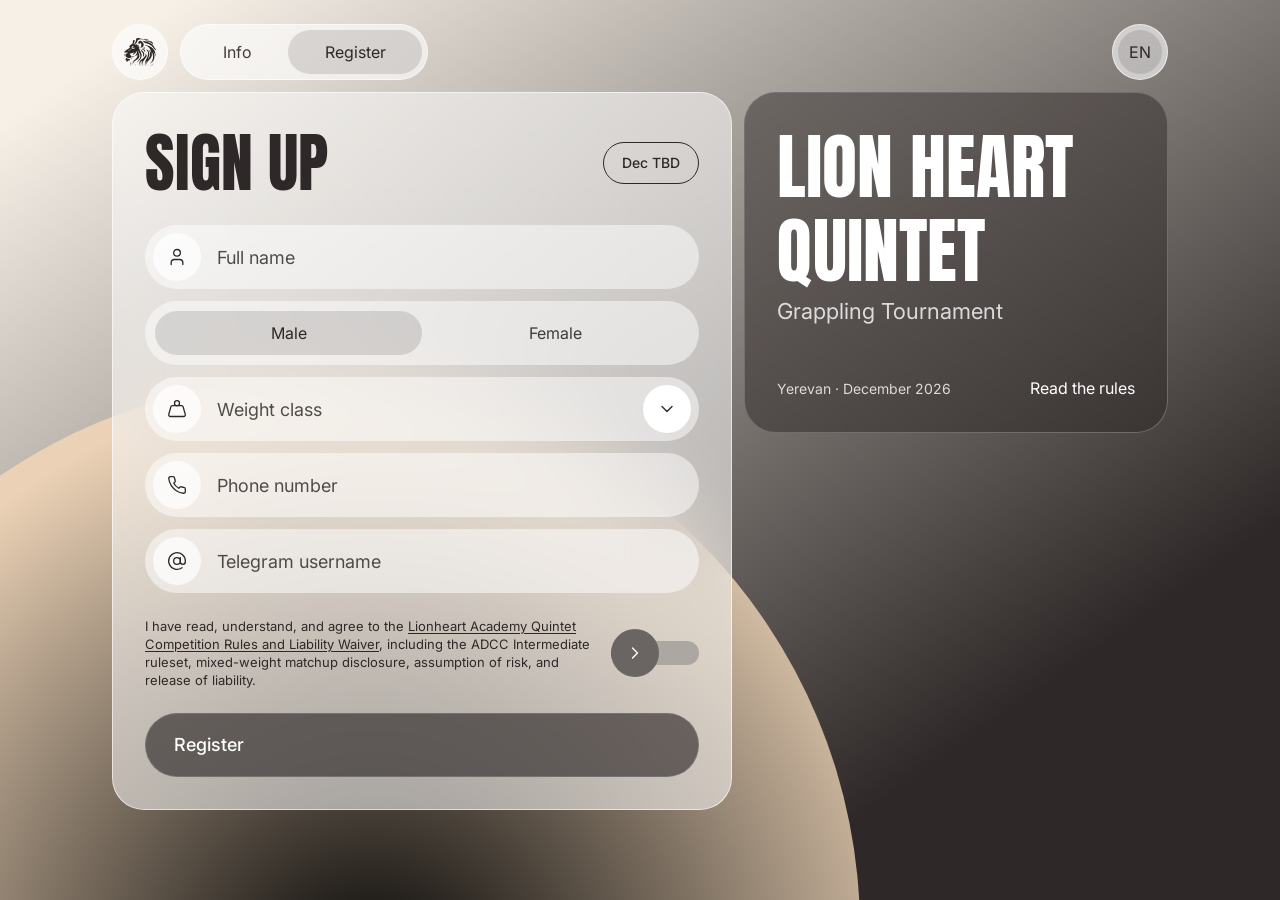
==== commit 98373fe1: "Add the rules and liability waiver Update the agreement text and link it to the waiver PDF, which op" ====
--- a/register.html
+++ b/register.html
@@ -119,7 +119,7 @@
           <div class="group" data-field="consent">
             <div class="consent">
               <p class="small-print" id="consent-text">
-                <span data-i18n="consentBefore">By signing up you agree to the tournament </span><a href="index.html#rules" data-i18n="consentLink">rules and waiver</a><span data-i18n="consentAfter">. We’ll confirm your spot and the final date on Telegram.</span>
+                <span data-i18n="consentBefore">I have read, understand, and agree to the </span><a href="assets/docs/lionheart-academy-quintet-rules-and-waiver.pdf" target="_blank" rel="noopener" data-i18n="consentLink">Lionheart Academy Quintet Competition Rules and Liability Waiver</a><span data-i18n="consentAfter">, including the ADCC Intermediate ruleset, mixed-weight matchup disclosure, assumption of risk, and release of liability.</span>
               </p>
               <button class="slide" type="button" role="switch" aria-checked="false" aria-labelledby="consent-text" aria-describedby="consent-error" data-slide>
                 <span class="slide__shape" aria-hidden="true">
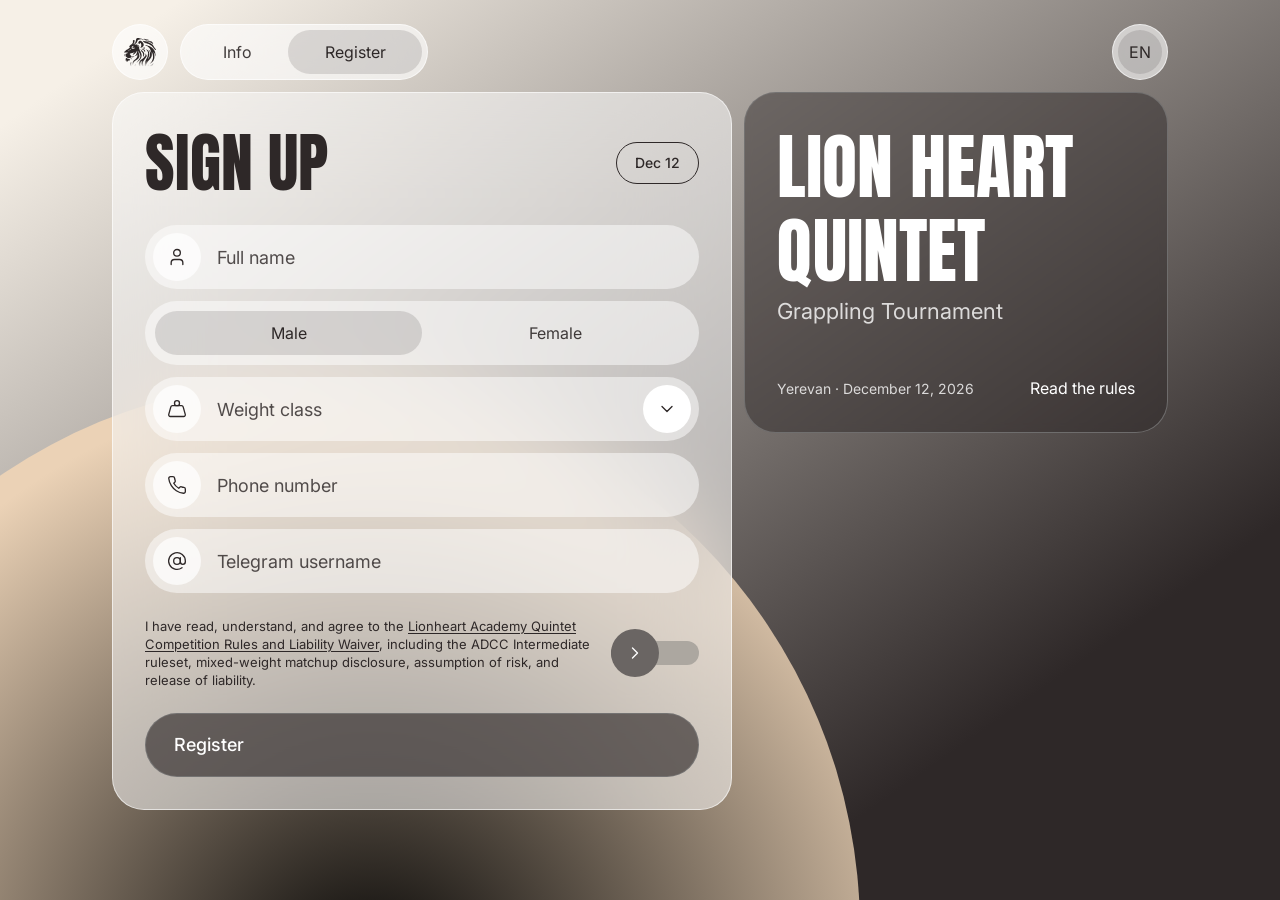
==== commit 903578ba: "Set the tournament date to December 12, 2026 Co-Authored-By: Claude Opus 5.5 <noreply@anthropic.com>" ====
--- a/register.html
+++ b/register.html
@@ -4,7 +4,7 @@
   <meta charset="utf-8">
   <meta name="viewport" content="width=device-width, initial-scale=1, viewport-fit=cover">
   <title>Sign up · Lion Heart Quintet</title>
-  <meta name="description" content="Sign up for the Lion Heart Quintet grappling tournament in Yerevan, Armenia, December 2026.">
+  <meta name="description" content="Sign up for the Lion Heart Quintet grappling tournament in Yerevan, Armenia, December 12, 2026.">
   <meta name="theme-color" content="#2E2828">
   <link rel="icon" href="assets/img/lion.svg" type="image/svg+xml">
   <link rel="preconnect" href="https://fonts.googleapis.com">
@@ -45,7 +45,7 @@
         <form id="signup" class="form" novalidate>
           <div class="pod__title-row">
             <h1 id="form-title" class="display" data-i18n="signUp">SIGN UP</h1>
-            <span class="pill" data-i18n="datePill">Dec TBD</span>
+            <span class="pill" data-i18n="datePill">Dec 12</span>
           </div>
 
           <!-- Spam trap: hidden from people, bots fill it in. -->
@@ -141,7 +141,7 @@
 
         <div class="success" data-success tabindex="-1" hidden>
           <h1 class="display" data-i18n="successTitle">REQUEST RECEIVED</h1>
-          <p class="success__text" data-i18n="successBody">Thanks for signing up. We’ll confirm your spot and the final date on Telegram.</p>
+          <p class="success__text" data-i18n="successBody">Thanks for signing up. We’ll confirm your spot on Telegram.</p>
           <button class="button" type="button" data-reset><span data-i18n="successAgain">Register another fighter</span></button>
         </div>
       </section>
@@ -152,7 +152,7 @@
           <p class="event__type" data-i18n="eventType">Grappling Tournament</p>
         </div>
         <div class="event__foot">
-          <p class="event__meta" data-i18n="eventMeta">Yerevan · December 2026</p>
+          <p class="event__meta" data-i18n="eventMeta">Yerevan · December 12, 2026</p>
           <a class="event__link" href="index.html" data-i18n="readRules">Read the rules</a>
         </div>
       </aside>
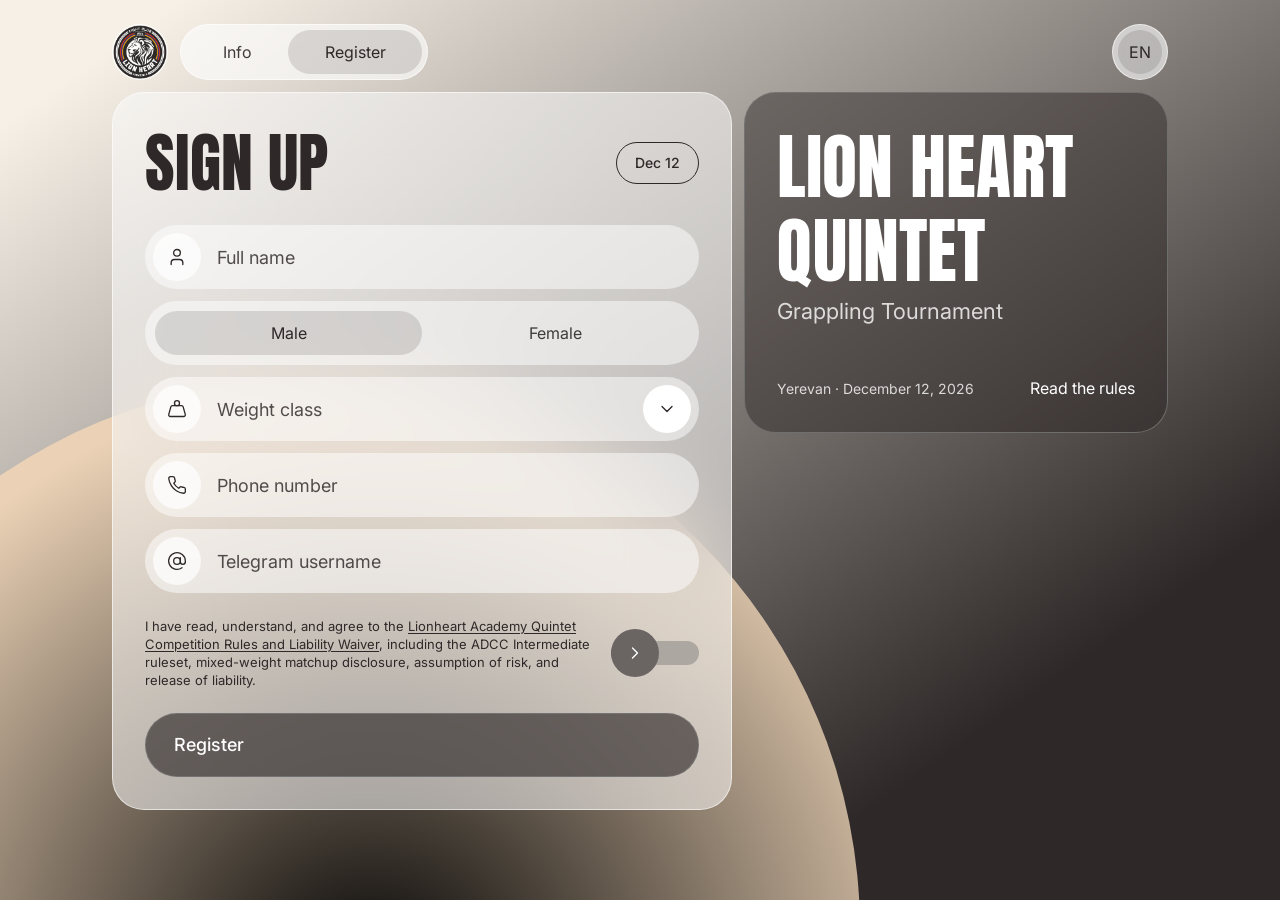
==== commit e1f4e074: "Use the round Lion Heart logo in the header and browser tab Co-Authored-By: Claude Opus 5.5 <noreply" ====
--- a/register.html
+++ b/register.html
@@ -6,7 +6,8 @@
   <title>Sign up · Lion Heart Quintet</title>
   <meta name="description" content="Sign up for the Lion Heart Quintet grappling tournament in Yerevan, Armenia, December 12, 2026.">
   <meta name="theme-color" content="#2E2828">
-  <link rel="icon" href="assets/img/lion.svg" type="image/svg+xml">
+  <link rel="icon" href="assets/img/favicon-64.png" type="image/png">
+  <link rel="apple-touch-icon" href="assets/img/apple-touch-icon.png">
   <link rel="preconnect" href="https://fonts.googleapis.com">
   <link rel="preconnect" href="https://fonts.gstatic.com" crossorigin>
   <link rel="stylesheet" href="https://fonts.googleapis.com/css2?family=Anton&family=Inter:wght@400;500&family=Oswald:wght@700&family=Noto+Sans+Armenian:wdth,wght@62.5..100,400..800&display=swap">
@@ -20,8 +21,8 @@
 
   <div class="shell">
     <header class="topbar">
-      <a class="chip glass" href="index.html" aria-label="Lion Heart, home" data-i18n-aria="homeLabel">
-        <img src="assets/img/lion.svg" alt="" width="32" height="29">
+      <a class="chip chip--logo glass" href="index.html" aria-label="Lion Heart, home" data-i18n-aria="homeLabel">
+        <img src="assets/img/lionheart-logo-168.png" alt="" width="56" height="56">
       </a>
       <nav class="menu glass" aria-label="Main">
         <span class="menu__pill" aria-hidden="true" data-menu-pill></span>
--- a/assets/css/styles.css
+++ b/assets/css/styles.css
@@ -219,6 +219,9 @@
 }
 
 .chip img { display: block; }
+
+.chip--logo { overflow: hidden; }
+.chip--logo img { width: 100%; height: 100%; }
 
 .menu {
   position: relative;
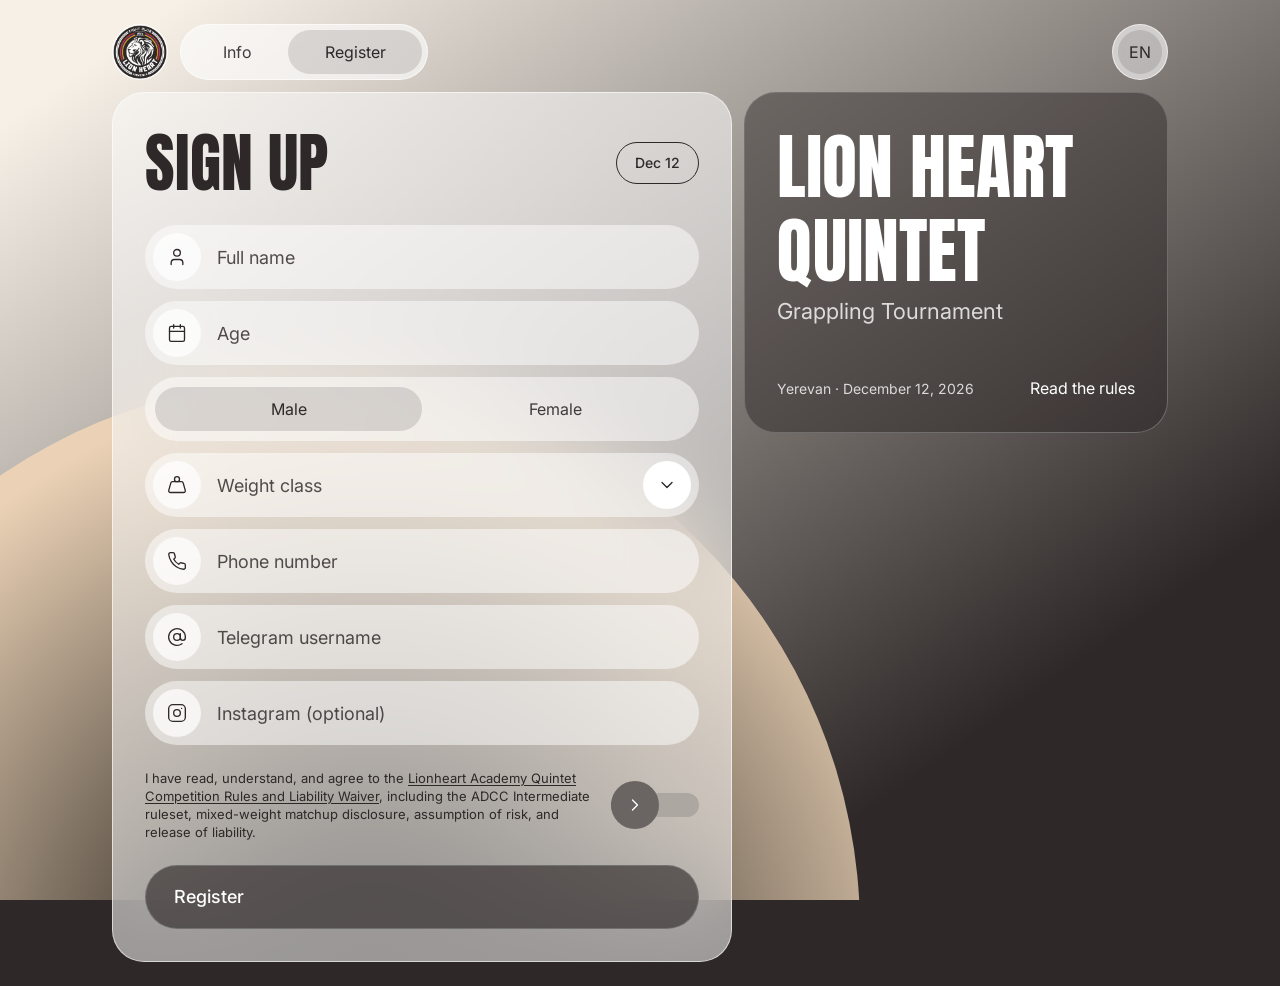
==== commit f724fdc4: "Add age and Instagram fields to the sign-up form Age is required (10 to 99). Instagram is optional a" ====
--- a/register.html
+++ b/register.html
@@ -66,6 +66,17 @@
               <p class="error" id="name-error" data-error hidden></p>
             </div>
 
+            <div class="group" data-field="age">
+              <label class="field">
+                <span class="field__icon" aria-hidden="true">
+                  <svg viewBox="0 0 24 24"><rect x="3" y="4" width="18" height="18" rx="2"/><path d="M16 2v4M8 2v4M3 10h18"/></svg>
+                </span>
+                <span class="sr-only" data-i18n="age">Age</span>
+                <input class="field__input" id="age" name="age" type="text" inputmode="numeric" pattern="[0-9]*" maxlength="2" autocomplete="off" required placeholder="Age" data-i18n-ph="age" aria-describedby="age-error">
+              </label>
+              <p class="error" id="age-error" data-error hidden></p>
+            </div>
+
             <fieldset class="toggle" data-toggle data-active="male">
               <legend class="sr-only" data-i18n="gender">Gender</legend>
               <span class="toggle__pill" aria-hidden="true"></span>
@@ -115,6 +126,17 @@
               </label>
               <p class="error" id="telegram-error" data-error hidden></p>
             </div>
+
+            <div class="group" data-field="instagram">
+              <label class="field">
+                <span class="field__icon" aria-hidden="true">
+                  <svg viewBox="0 0 24 24"><rect x="2" y="2" width="20" height="20" rx="5"/><circle cx="12" cy="12" r="4"/><path d="M17.5 6.5h.01"/></svg>
+                </span>
+                <span class="sr-only" data-i18n="instagram">Instagram (optional)</span>
+                <input class="field__input" id="instagram" name="instagram" type="text" autocomplete="off" autocapitalize="none" autocorrect="off" spellcheck="false" placeholder="Instagram (optional)" data-i18n-ph="instagram" aria-describedby="instagram-error">
+              </label>
+              <p class="error" id="instagram-error" data-error hidden></p>
+            </div>
           </div>
 
           <div class="group" data-field="consent">
